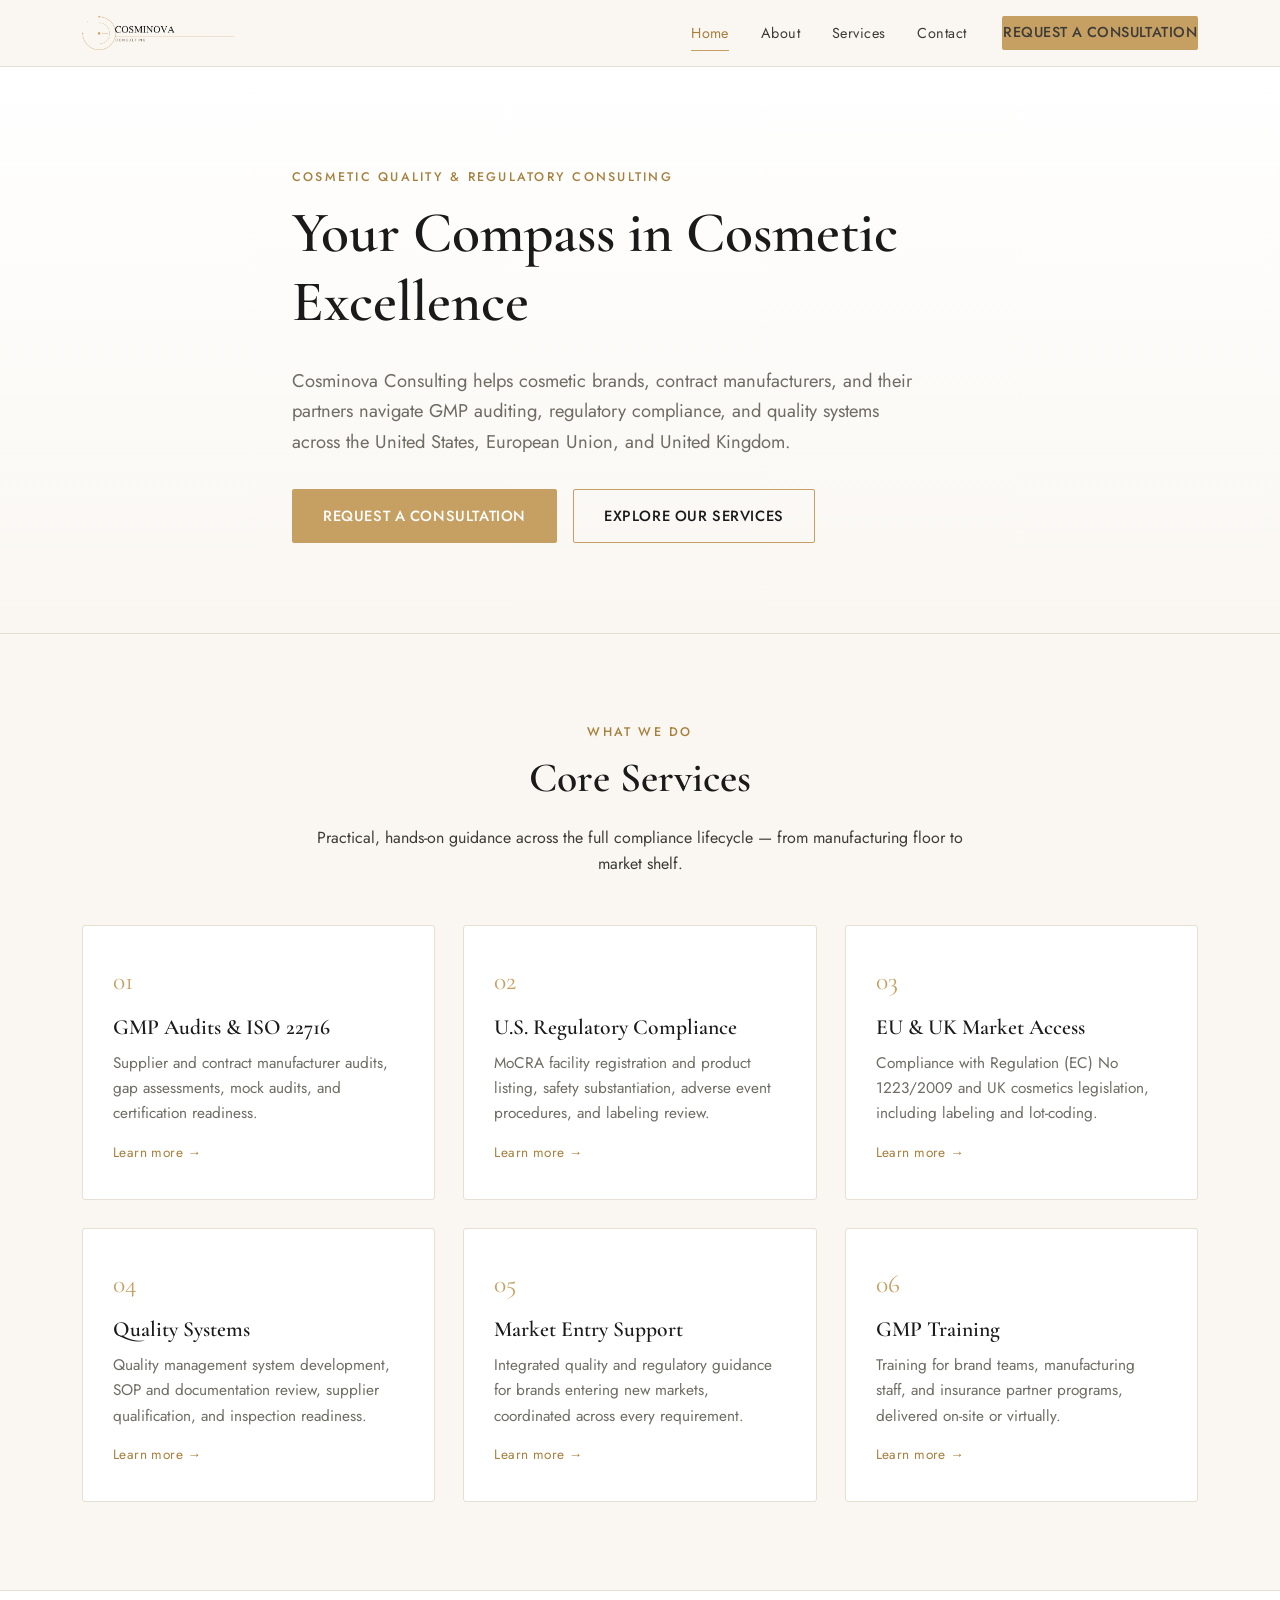
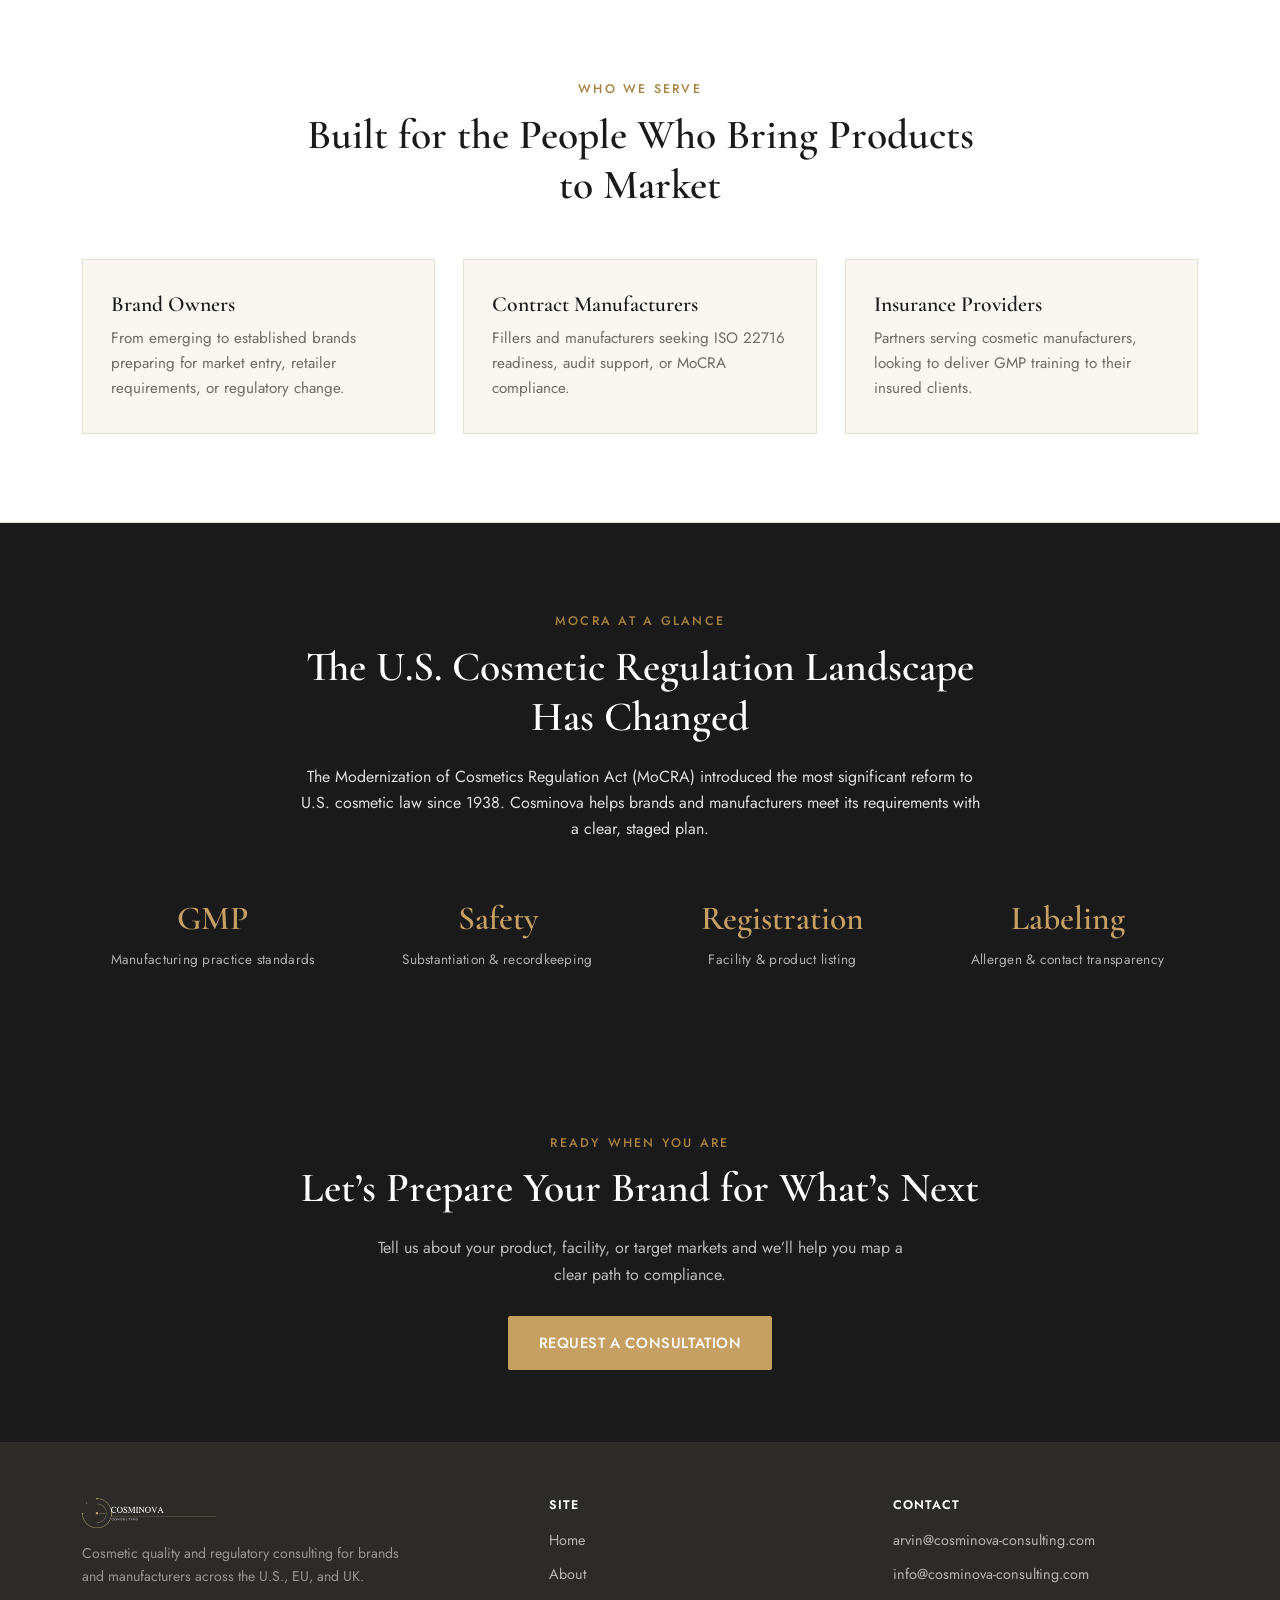
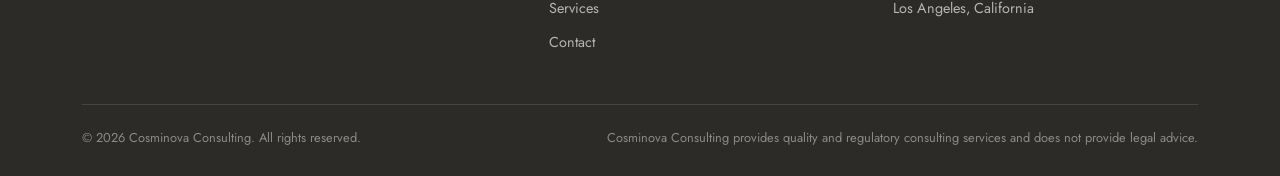
==== index.html @ 14c16ec4 "Initial Cosminova Consulting marketing site Basic four-page static site (Home, About, Services, Cont" ====
<!DOCTYPE html>
<html lang="en">
<head>
<meta charset="UTF-8">
<meta name="viewport" content="width=device-width, initial-scale=1.0">
<title>Cosminova Consulting | Cosmetic Quality &amp; Regulatory Advisors</title>
<meta name="description" content="Cosminova Consulting is a Los Angeles-based cosmetics quality and regulatory consultancy supporting GMP audits, MoCRA compliance, and EU/UK market access.">
<link rel="icon" type="image/png" href="assets/img/favicon-32.png">
<link rel="apple-touch-icon" href="assets/img/favicon-180.png">
<link rel="preconnect" href="https://fonts.googleapis.com">
<link rel="preconnect" href="https://fonts.gstatic.com" crossorigin>
<link href="https://fonts.googleapis.com/css2?family=Cormorant+Garamond:wght@500;600;700&family=Jost:wght@400;500;600&display=swap" rel="stylesheet">
<link rel="stylesheet" href="assets/css/style.css">
</head>
<body>

<header class="site-header">
  <div class="header-inner">
    <a href="index.html" class="brand">
      <img src="assets/img/logo.png" alt="Cosminova Consulting">
    </a>
    <nav class="main-nav">
      <ul>
        <li><a href="index.html">Home</a></li>
        <li><a href="about.html">About</a></li>
        <li><a href="services.html">Services</a></li>
        <li><a href="contact.html">Contact</a></li>
      </ul>
      <a href="contact.html" class="btn btn-gold nav-cta">Request a Consultation</a>
    </nav>
    <button class="menu-toggle" aria-label="Toggle menu">
      <span></span><span></span><span></span>
    </button>
  </div>
</header>

<section class="hero">
  <div class="container hero-inner">
    <span class="eyebrow">Cosmetic Quality &amp; Regulatory Consulting</span>
    <h1>Your Compass in Cosmetic Excellence</h1>
    <p class="lead">Cosminova Consulting helps cosmetic brands, contract manufacturers, and their partners navigate GMP auditing, regulatory compliance, and quality systems across the United States, European Union, and United Kingdom.</p>
    <div class="hero-actions">
      <a href="contact.html" class="btn btn-gold">Request a Consultation</a>
      <a href="services.html" class="btn btn-outline">Explore Our Services</a>
    </div>
  </div>
</section>

<section>
  <div class="container">
    <div class="section-head center">
      <span class="eyebrow">What We Do</span>
      <h2>Core Services</h2>
      <p>Practical, hands-on guidance across the full compliance lifecycle &mdash; from manufacturing floor to market shelf.</p>
    </div>
    <div class="grid grid-3">
      <div class="card">
        <span class="num">01</span>
        <h3>GMP Audits &amp; ISO 22716</h3>
        <p>Supplier and contract manufacturer audits, gap assessments, mock audits, and certification readiness.</p>
        <a href="services.html#gmp-audits" class="more">Learn more &rarr;</a>
      </div>
      <div class="card">
        <span class="num">02</span>
        <h3>U.S. Regulatory Compliance</h3>
        <p>MoCRA facility registration and product listing, safety substantiation, adverse event procedures, and labeling review.</p>
        <a href="services.html#us-compliance" class="more">Learn more &rarr;</a>
      </div>
      <div class="card">
        <span class="num">03</span>
        <h3>EU &amp; UK Market Access</h3>
        <p>Compliance with Regulation (EC) No 1223/2009 and UK cosmetics legislation, including labeling and lot-coding.</p>
        <a href="services.html#eu-uk" class="more">Learn more &rarr;</a>
      </div>
      <div class="card">
        <span class="num">04</span>
        <h3>Quality Systems</h3>
        <p>Quality management system development, SOP and documentation review, supplier qualification, and inspection readiness.</p>
        <a href="services.html#quality-systems" class="more">Learn more &rarr;</a>
      </div>
      <div class="card">
        <span class="num">05</span>
        <h3>Market Entry Support</h3>
        <p>Integrated quality and regulatory guidance for brands entering new markets, coordinated across every requirement.</p>
        <a href="services.html#market-entry" class="more">Learn more &rarr;</a>
      </div>
      <div class="card">
        <span class="num">06</span>
        <h3>GMP Training</h3>
        <p>Training for brand teams, manufacturing staff, and insurance partner programs, delivered on-site or virtually.</p>
        <a href="services.html#training" class="more">Learn more &rarr;</a>
      </div>
    </div>
  </div>
</section>

<section class="section-alt">
  <div class="container">
    <div class="section-head center">
      <span class="eyebrow">Who We Serve</span>
      <h2>Built for the People Who Bring Products to Market</h2>
    </div>
    <div class="grid grid-3">
      <div class="audience-tile">
        <h3>Brand Owners</h3>
        <p>From emerging to established brands preparing for market entry, retailer requirements, or regulatory change.</p>
      </div>
      <div class="audience-tile">
        <h3>Contract Manufacturers</h3>
        <p>Fillers and manufacturers seeking ISO 22716 readiness, audit support, or MoCRA compliance.</p>
      </div>
      <div class="audience-tile">
        <h3>Insurance Providers</h3>
        <p>Partners serving cosmetic manufacturers, looking to deliver GMP training to their insured clients.</p>
      </div>
    </div>
  </div>
</section>

<section class="section-dark">
  <div class="container">
    <div class="section-head center">
      <span class="eyebrow">MoCRA at a Glance</span>
      <h2>The U.S. Cosmetic Regulation Landscape Has Changed</h2>
      <p>The Modernization of Cosmetics Regulation Act (MoCRA) introduced the most significant reform to U.S. cosmetic law since 1938. Cosminova helps brands and manufacturers meet its requirements with a clear, staged plan.</p>
    </div>
    <div class="stats">
      <div class="stat">
        <strong>GMP</strong>
        <span>Manufacturing practice standards</span>
      </div>
      <div class="stat">
        <strong>Safety</strong>
        <span>Substantiation &amp; recordkeeping</span>
      </div>
      <div class="stat">
        <strong>Registration</strong>
        <span>Facility &amp; product listing</span>
      </div>
      <div class="stat">
        <strong>Labeling</strong>
        <span>Allergen &amp; contact transparency</span>
      </div>
    </div>
  </div>
</section>

<section class="cta-band">
  <div class="container">
    <span class="eyebrow">Ready When You Are</span>
    <h2>Let&rsquo;s Prepare Your Brand for What&rsquo;s Next</h2>
    <p>Tell us about your product, facility, or target markets and we&rsquo;ll help you map a clear path to compliance.</p>
    <a href="contact.html" class="btn btn-gold">Request a Consultation</a>
  </div>
</section>

<footer class="site-footer">
  <div class="container">
    <div class="footer-grid">
      <div class="footer-brand">
        <img src="assets/img/logo-light.png" alt="Cosminova Consulting">
        <p>Cosmetic quality and regulatory consulting for brands and manufacturers across the U.S., EU, and UK.</p>
      </div>
      <div>
        <h4>Site</h4>
        <ul>
          <li><a href="index.html">Home</a></li>
          <li><a href="about.html">About</a></li>
          <li><a href="services.html">Services</a></li>
          <li><a href="contact.html">Contact</a></li>
        </ul>
      </div>
      <div>
        <h4>Contact</h4>
        <ul>
          <li><a href="mailto:arvin@cosminova-consulting.com">arvin@cosminova-consulting.com</a></li>
          <li><a href="mailto:info@cosminova-consulting.com">info@cosminova-consulting.com</a></li>
          <li>Los Angeles, California</li>
        </ul>
      </div>
    </div>
    <div class="footer-legal">
      <span>&copy; <span id="year"></span> Cosminova Consulting. All rights reserved.</span>
      <span class="footer-disclaimer">Cosminova Consulting provides quality and regulatory consulting services and does not provide legal advice.</span>
    </div>
  </div>
</footer>

<script>document.getElementById('year').textContent = new Date().getFullYear();</script>
<script src="assets/js/main.js"></script>
</body>
</html>
---- assets/css/style.css ----
/* Cosminova Consulting — base styles */

:root {
  --ink: #1a1a1a;
  --charcoal: #2c2b27;
  --gold: #c6a063;
  --gold-deep: #a6813f;
  --gold-pale: #e8dcc4;
  --cream: #faf7f2;
  --white: #ffffff;
  --text: #3d3b36;
  --text-light: #6f6c64;
  --border: #e6e0d4;
  --max: 1180px;
  --serif: "Cormorant Garamond", Georgia, "Times New Roman", serif;
  --sans: "Jost", "Helvetica Neue", Arial, sans-serif;
}

* { box-sizing: border-box; }

html { scroll-behavior: smooth; }

body {
  margin: 0;
  font-family: var(--sans);
  color: var(--text);
  background: var(--cream);
  line-height: 1.65;
  -webkit-font-smoothing: antialiased;
}

img { max-width: 100%; display: block; }

a { color: inherit; text-decoration: none; }

h1, h2, h3, h4 {
  font-family: var(--serif);
  color: var(--ink);
  font-weight: 600;
  line-height: 1.2;
  margin: 0 0 0.5em;
}

h1 { font-size: clamp(2.4rem, 5vw, 3.6rem); font-weight: 600; }
h2 { font-size: clamp(1.9rem, 3.4vw, 2.6rem); }
h3 { font-size: 1.35rem; }

p { margin: 0 0 1em; }

.container {
  max-width: var(--max);
  margin: 0 auto;
  padding: 0 32px;
}

.eyebrow {
  font-family: var(--sans);
  text-transform: uppercase;
  letter-spacing: 0.18em;
  font-size: 0.78rem;
  color: var(--gold-deep);
  font-weight: 500;
  display: block;
  margin-bottom: 0.9em;
}

/* Buttons */
.btn {
  display: inline-block;
  padding: 14px 30px;
  border-radius: 2px;
  font-family: var(--sans);
  font-size: 0.92rem;
  letter-spacing: 0.04em;
  font-weight: 500;
  text-transform: uppercase;
  transition: all 0.2s ease;
  border: 1px solid transparent;
  cursor: pointer;
}
.btn-gold {
  background: var(--gold);
  color: var(--white);
}
.btn-gold:hover { background: var(--gold-deep); }
.btn-outline {
  border-color: var(--gold);
  color: var(--ink);
  background: transparent;
}
.btn-outline:hover { background: var(--gold); color: var(--white); }
.btn-outline-light {
  border-color: rgba(255,255,255,0.5);
  color: var(--white);
}
.btn-outline-light:hover { background: var(--white); color: var(--ink); }

/* Header */
.site-header {
  position: sticky;
  top: 0;
  z-index: 100;
  background: rgba(250, 247, 242, 0.98);
  border-bottom: 1px solid var(--border);
}
.header-inner {
  display: flex;
  align-items: center;
  justify-content: space-between;
  padding: 16px 32px;
  max-width: var(--max);
  margin: 0 auto;
}
.brand { display: flex; align-items: center; gap: 10px; }
.brand img { height: 34px; width: auto; }
.brand-word { display: none; }

.main-nav { display: flex; align-items: center; gap: 36px; }
.main-nav ul {
  list-style: none;
  display: flex;
  gap: 32px;
  margin: 0;
  padding: 0;
}
.main-nav a {
  font-size: 0.9rem;
  letter-spacing: 0.03em;
  color: var(--text);
  position: relative;
  padding: 4px 0;
}
.main-nav a:hover, .main-nav a.active { color: var(--gold-deep); }
.main-nav a.active::after {
  content: "";
  position: absolute;
  left: 0; right: 0; bottom: -4px;
  height: 1px;
  background: var(--gold);
}
.nav-cta { white-space: nowrap; padding: 11px 22px; font-size: 0.82rem; }

.menu-toggle {
  display: none;
  background: none;
  border: none;
  cursor: pointer;
  padding: 6px;
}
.menu-toggle span {
  display: block;
  width: 24px;
  height: 2px;
  background: var(--ink);
  margin: 5px 0;
  transition: 0.2s;
}

/* Hero */
.hero {
  padding: 100px 0 90px;
  background: linear-gradient(180deg, #fff 0%, var(--cream) 100%);
  border-bottom: 1px solid var(--border);
}
.hero-inner { max-width: 760px; }
.hero p.lead {
  font-size: 1.15rem;
  color: var(--text-light);
  max-width: 620px;
}
.hero-actions { display: flex; gap: 16px; margin-top: 32px; flex-wrap: wrap; }

.page-hero {
  padding: 72px 0 56px;
  background: var(--ink);
  color: var(--white);
  text-align: center;
}
.page-hero h1 { color: var(--white); }
.page-hero p { color: rgba(255,255,255,0.75); max-width: 640px; margin: 0 auto; }
.page-hero .eyebrow { color: var(--gold); }

/* Section spacing */
section { padding: 88px 0; }
.section-tight { padding: 64px 0; }
.section-dark {
  background: var(--ink);
  color: rgba(255,255,255,0.85);
}
.section-dark h2, .section-dark h3 { color: var(--white); }
.section-alt { background: var(--white); border-top: 1px solid var(--border); border-bottom: 1px solid var(--border); }

.section-head { max-width: 680px; margin: 0 0 48px; }
.section-head.center { margin-left: auto; margin-right: auto; text-align: center; }

/* Grids */
.grid {
  display: grid;
  gap: 28px;
}
.grid-3 { grid-template-columns: repeat(3, 1fr); }
.grid-2 { grid-template-columns: repeat(2, 1fr); }

.card {
  background: var(--white);
  border: 1px solid var(--border);
  padding: 34px 30px;
  border-radius: 3px;
  transition: box-shadow 0.2s ease, transform 0.2s ease;
}
.card:hover { box-shadow: 0 14px 34px rgba(28,27,24,0.08); transform: translateY(-2px); }
.card .num {
  font-family: var(--serif);
  color: var(--gold);
  font-size: 1.6rem;
  display: block;
  margin-bottom: 12px;
}
.card h3 { margin-bottom: 10px; }
.card p { color: var(--text-light); margin-bottom: 0; font-size: 0.96rem; }
.card a.more { display: inline-block; margin-top: 14px; font-size: 0.85rem; color: var(--gold-deep); letter-spacing: 0.03em; }
.card a.more:hover { color: var(--ink); }

/* Audience tiles */
.audience-tile {
  padding: 32px 28px;
  border: 1px solid var(--border);
  background: var(--cream);
}
.audience-tile h3 { margin-bottom: 8px; }
.audience-tile p { color: var(--text-light); font-size: 0.95rem; margin-bottom: 0; }

/* Stats band */
.stats {
  display: grid;
  grid-template-columns: repeat(4, 1fr);
  gap: 24px;
  text-align: center;
}
.stats .stat strong {
  display: block;
  font-family: var(--serif);
  font-size: 2.1rem;
  color: var(--gold);
  font-weight: 600;
}
.stats .stat span {
  font-size: 0.85rem;
  color: rgba(255,255,255,0.65);
  letter-spacing: 0.02em;
}

/* Service detail blocks */
.service-block {
  padding: 56px 0;
  border-bottom: 1px solid var(--border);
  display: grid;
  grid-template-columns: 0.9fr 1.6fr;
  gap: 48px;
}
.service-block:last-child { border-bottom: none; }
.service-block .service-label .eyebrow { margin-bottom: 6px; }
.service-block ul { margin: 0; padding-left: 18px; }
.service-block li { margin-bottom: 10px; color: var(--text); }
.service-block .who {
  margin-top: 18px;
  padding-top: 18px;
  border-top: 1px dashed var(--border);
  font-size: 0.92rem;
  color: var(--text-light);
}

/* MoCRA timeline */
.timeline { display: grid; gap: 20px; }
.timeline-item {
  display: grid;
  grid-template-columns: 160px 1fr;
  gap: 24px;
  padding: 22px 0;
  border-bottom: 1px solid var(--border);
}
.timeline-item:last-child { border-bottom: none; }
.timeline-date {
  font-family: var(--serif);
  color: var(--gold-deep);
  font-weight: 600;
  font-size: 1.05rem;
}
.timeline-item h4 { margin-bottom: 6px; font-family: var(--sans); font-weight: 600; font-size: 1rem; text-transform: uppercase; letter-spacing: 0.02em; }
.timeline-item p { margin-bottom: 0; color: var(--text-light); font-size: 0.95rem; }

/* CTA band */
.cta-band {
  background: var(--ink);
  color: var(--white);
  text-align: center;
  padding: 72px 0;
}
.cta-band h2 { color: var(--white); }
.cta-band p { color: rgba(255,255,255,0.7); max-width: 560px; margin: 0 auto 28px; }

/* Contact */
.contact-grid {
  display: grid;
  grid-template-columns: 1fr 1fr;
  gap: 48px;
}
.contact-card {
  background: var(--white);
  border: 1px solid var(--border);
  padding: 32px;
}
.contact-card h3 { margin-bottom: 6px; }
.contact-card a.email {
  display: inline-block;
  margin-top: 8px;
  font-size: 1.05rem;
  color: var(--gold-deep);
  border-bottom: 1px solid var(--gold-pale);
}
.contact-card a.email:hover { color: var(--ink); border-color: var(--ink); }
.contact-list { list-style: none; padding: 0; margin: 0; }
.contact-list li { padding: 14px 0; border-bottom: 1px solid var(--border); }
.contact-list li:last-child { border-bottom: none; }
.contact-list .label { display: block; font-size: 0.78rem; text-transform: uppercase; letter-spacing: 0.08em; color: var(--text-light); margin-bottom: 4px; }

.notice {
  background: var(--gold-pale);
  border: 1px solid var(--gold);
  padding: 16px 20px;
  font-size: 0.9rem;
  color: var(--charcoal);
  margin-top: 24px;
}

/* Footer */
.site-footer {
  background: var(--charcoal);
  color: rgba(255,255,255,0.65);
  padding: 56px 0 28px;
  font-size: 0.9rem;
}
.footer-grid {
  display: grid;
  grid-template-columns: 1.4fr 1fr 1fr;
  gap: 40px;
  margin-bottom: 40px;
}
.footer-brand img { height: 30px; margin-bottom: 14px; }
.footer-brand p { color: rgba(255,255,255,0.5); max-width: 320px; font-size: 0.88rem; }
.site-footer h4 {
  color: var(--white);
  font-family: var(--sans);
  text-transform: uppercase;
  letter-spacing: 0.08em;
  font-size: 0.78rem;
  margin-bottom: 16px;
}
.site-footer ul { list-style: none; padding: 0; margin: 0; }
.site-footer li { margin-bottom: 10px; }
.site-footer a:hover { color: var(--gold); }
.footer-legal {
  border-top: 1px solid rgba(255,255,255,0.12);
  padding-top: 22px;
  display: flex;
  justify-content: space-between;
  flex-wrap: wrap;
  gap: 12px;
  font-size: 0.8rem;
  color: rgba(255,255,255,0.45);
}
.footer-disclaimer { max-width: 620px; }

/* Responsive */
@media (max-width: 880px) {
  .main-nav ul { display: none; }
  .menu-toggle { display: block; }
  .nav-cta { display: none; }
  .header-inner.open .main-nav {
    position: fixed;
    top: 68px;
    right: 0;
    bottom: 0;
    left: 0;
    z-index: 200;
    background: var(--cream);
    padding: 32px;
    display: flex;
    flex-direction: column;
    align-items: flex-start;
    gap: 28px;
  }
  .header-inner.open .main-nav ul {
    display: flex;
    flex-direction: column;
    gap: 22px;
  }
  .header-inner.open .nav-cta { display: inline-block; }
  .header-inner.open .main-nav a { font-size: 1.1rem; }

  .grid-3 { grid-template-columns: 1fr; }
  .grid-2 { grid-template-columns: 1fr; }
  .stats { grid-template-columns: repeat(2, 1fr); }
  .service-block { grid-template-columns: 1fr; gap: 18px; }
  .contact-grid { grid-template-columns: 1fr; }
  .footer-grid { grid-template-columns: 1fr 1fr; }
  .timeline-item { grid-template-columns: 1fr; gap: 6px; }
}

@media (max-width: 560px) {
  .hero { padding: 64px 0 56px; }
  section { padding: 64px 0; }
  .footer-grid { grid-template-columns: 1fr; }
  .container { padding: 0 22px; }
}
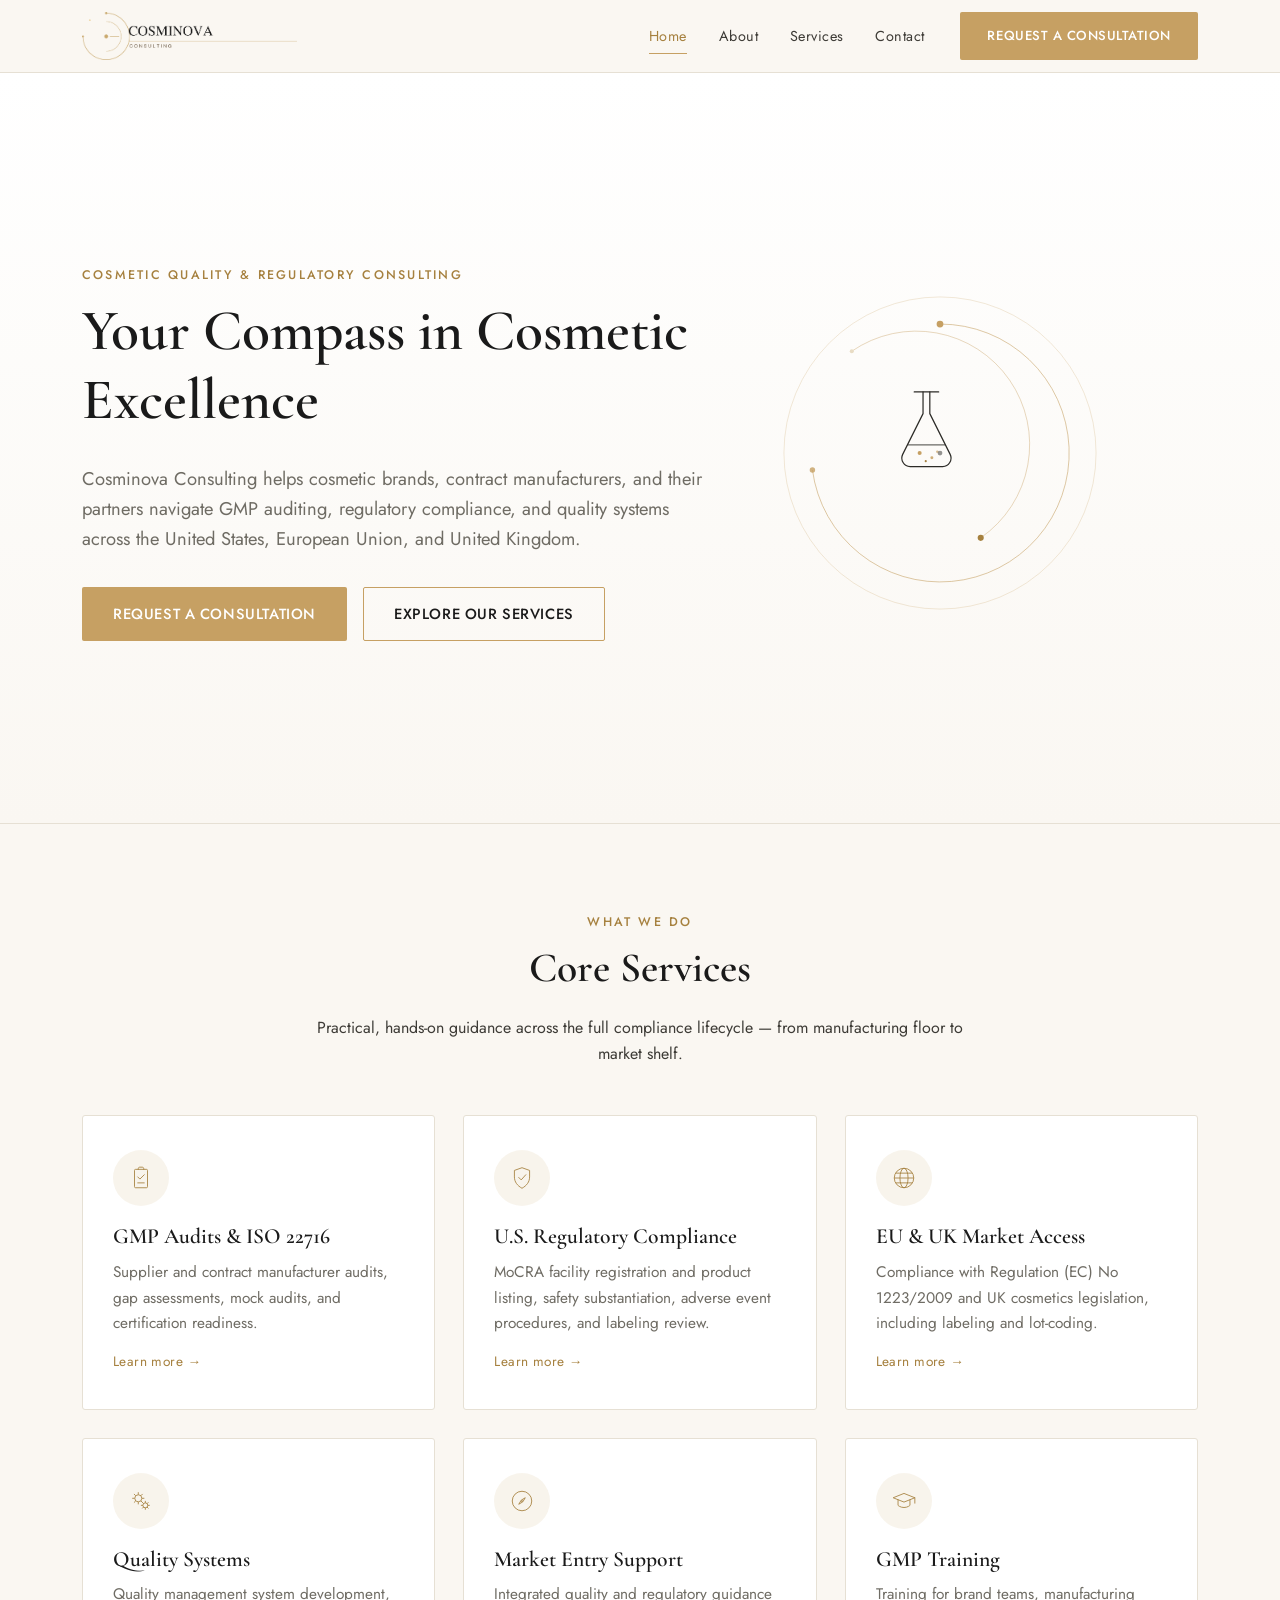
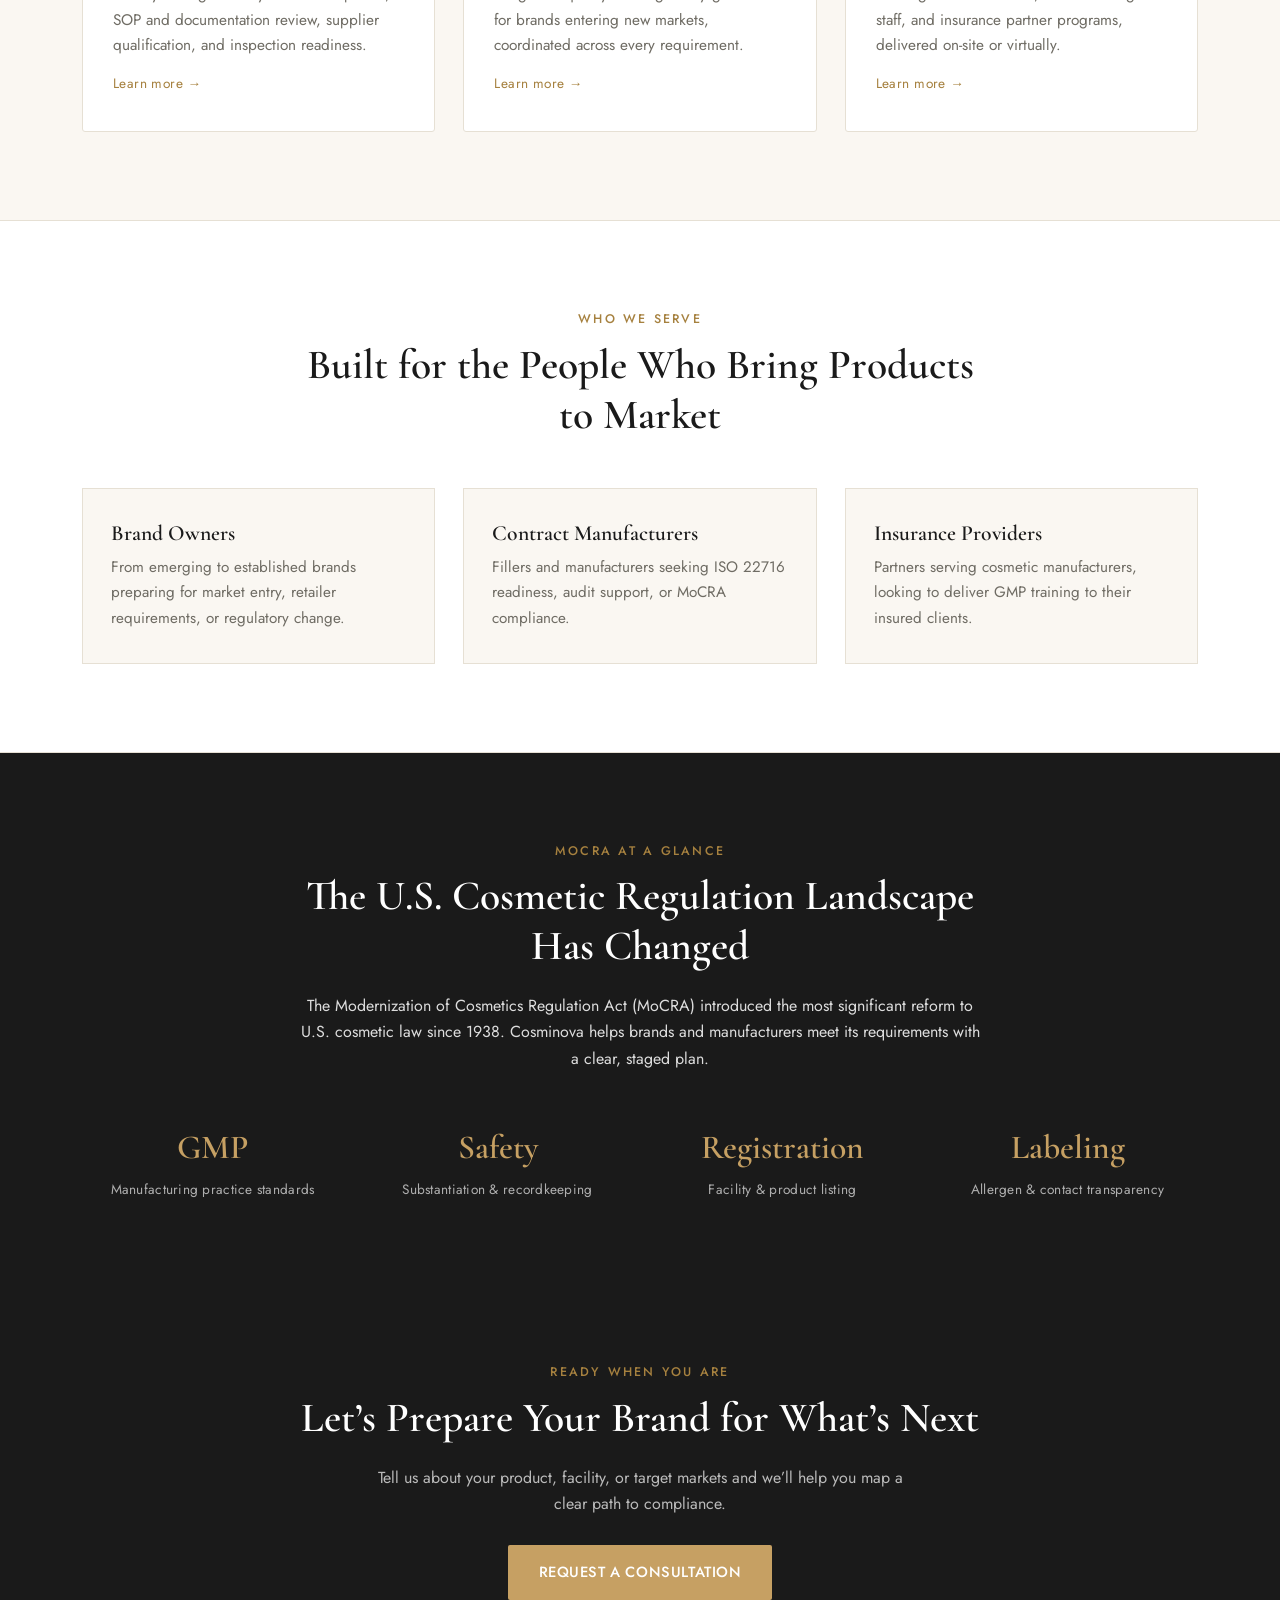
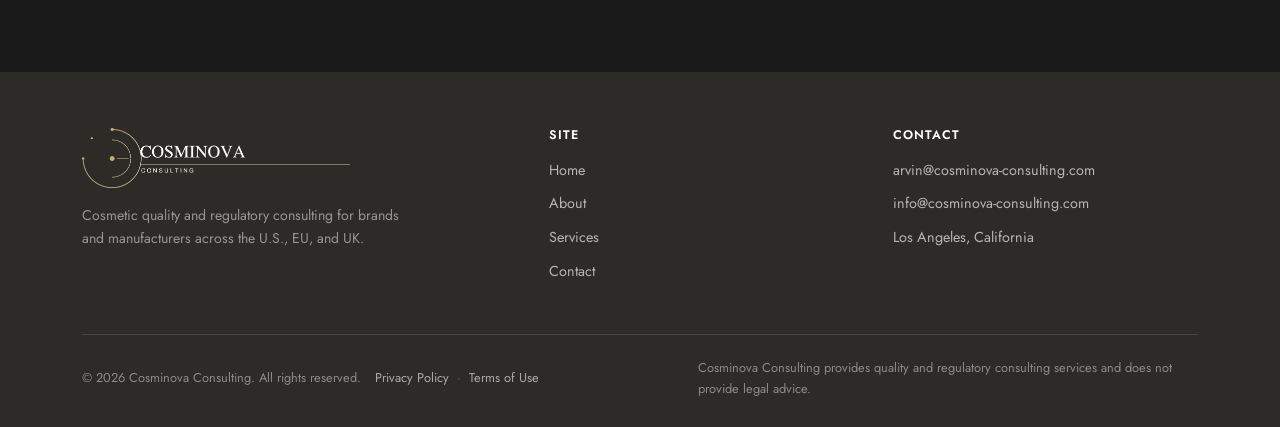
==== commit 494cf1e4: "Add imagery, legal pages, and fix header/footer bugs - Fix CSS specificity bug where .main-nav a was" ====
--- a/index.html
+++ b/index.html
@@ -35,13 +35,18 @@
 </header>
 
 <section class="hero">
-  <div class="container hero-inner">
-    <span class="eyebrow">Cosmetic Quality &amp; Regulatory Consulting</span>
-    <h1>Your Compass in Cosmetic Excellence</h1>
-    <p class="lead">Cosminova Consulting helps cosmetic brands, contract manufacturers, and their partners navigate GMP auditing, regulatory compliance, and quality systems across the United States, European Union, and United Kingdom.</p>
-    <div class="hero-actions">
-      <a href="contact.html" class="btn btn-gold">Request a Consultation</a>
-      <a href="services.html" class="btn btn-outline">Explore Our Services</a>
+  <div class="container hero-grid">
+    <div class="hero-inner">
+      <span class="eyebrow">Cosmetic Quality &amp; Regulatory Consulting</span>
+      <h1>Your Compass in Cosmetic Excellence</h1>
+      <p class="lead">Cosminova Consulting helps cosmetic brands, contract manufacturers, and their partners navigate GMP auditing, regulatory compliance, and quality systems across the United States, European Union, and United Kingdom.</p>
+      <div class="hero-actions">
+        <a href="contact.html" class="btn btn-gold">Request a Consultation</a>
+        <a href="services.html" class="btn btn-outline">Explore Our Services</a>
+      </div>
+    </div>
+    <div class="hero-visual">
+      <img src="assets/img/hero-orbit.svg" alt="" width="560" height="560">
     </div>
   </div>
 </section>
@@ -55,37 +60,37 @@
     </div>
     <div class="grid grid-3">
       <div class="card">
-        <span class="num">01</span>
+        <div class="icon-badge"><img src="assets/img/icons/audit.svg" alt="" width="26" height="26"></div>
         <h3>GMP Audits &amp; ISO 22716</h3>
         <p>Supplier and contract manufacturer audits, gap assessments, mock audits, and certification readiness.</p>
         <a href="services.html#gmp-audits" class="more">Learn more &rarr;</a>
       </div>
       <div class="card">
-        <span class="num">02</span>
+        <div class="icon-badge"><img src="assets/img/icons/shield.svg" alt="" width="26" height="26"></div>
         <h3>U.S. Regulatory Compliance</h3>
         <p>MoCRA facility registration and product listing, safety substantiation, adverse event procedures, and labeling review.</p>
         <a href="services.html#us-compliance" class="more">Learn more &rarr;</a>
       </div>
       <div class="card">
-        <span class="num">03</span>
+        <div class="icon-badge"><img src="assets/img/icons/globe.svg" alt="" width="26" height="26"></div>
         <h3>EU &amp; UK Market Access</h3>
         <p>Compliance with Regulation (EC) No 1223/2009 and UK cosmetics legislation, including labeling and lot-coding.</p>
         <a href="services.html#eu-uk" class="more">Learn more &rarr;</a>
       </div>
       <div class="card">
-        <span class="num">04</span>
+        <div class="icon-badge"><img src="assets/img/icons/gears.svg" alt="" width="26" height="26"></div>
         <h3>Quality Systems</h3>
         <p>Quality management system development, SOP and documentation review, supplier qualification, and inspection readiness.</p>
         <a href="services.html#quality-systems" class="more">Learn more &rarr;</a>
       </div>
       <div class="card">
-        <span class="num">05</span>
+        <div class="icon-badge"><img src="assets/img/icons/compass.svg" alt="" width="26" height="26"></div>
         <h3>Market Entry Support</h3>
         <p>Integrated quality and regulatory guidance for brands entering new markets, coordinated across every requirement.</p>
         <a href="services.html#market-entry" class="more">Learn more &rarr;</a>
       </div>
       <div class="card">
-        <span class="num">06</span>
+        <div class="icon-badge"><img src="assets/img/icons/training.svg" alt="" width="26" height="26"></div>
         <h3>GMP Training</h3>
         <p>Training for brand teams, manufacturing staff, and insurance partner programs, delivered on-site or virtually.</p>
         <a href="services.html#training" class="more">Learn more &rarr;</a>
@@ -180,7 +185,10 @@
       </div>
     </div>
     <div class="footer-legal">
-      <span>&copy; <span id="year"></span> Cosminova Consulting. All rights reserved.</span>
+      <div class="footer-legal-left">
+        <span>&copy; <span id="year"></span> Cosminova Consulting. All rights reserved.</span>
+        <span class="footer-legal-links"><a href="privacy.html">Privacy Policy</a><span class="dot">&middot;</span><a href="terms.html">Terms of Use</a></span>
+      </div>
       <span class="footer-disclaimer">Cosminova Consulting provides quality and regulatory consulting services and does not provide legal advice.</span>
     </div>
   </div>
--- a/assets/css/style.css
+++ b/assets/css/style.css
@@ -107,12 +107,12 @@
   display: flex;
   align-items: center;
   justify-content: space-between;
-  padding: 16px 32px;
+  padding: 12px 32px;
   max-width: var(--max);
   margin: 0 auto;
 }
 .brand { display: flex; align-items: center; gap: 10px; }
-.brand img { height: 34px; width: auto; }
+.brand img { height: 48px; width: auto; }
 .brand-word { display: none; }
 
 .main-nav { display: flex; align-items: center; gap: 36px; }
@@ -123,22 +123,22 @@
   margin: 0;
   padding: 0;
 }
-.main-nav a {
+.main-nav ul a {
   font-size: 0.9rem;
   letter-spacing: 0.03em;
   color: var(--text);
   position: relative;
   padding: 4px 0;
 }
-.main-nav a:hover, .main-nav a.active { color: var(--gold-deep); }
-.main-nav a.active::after {
+.main-nav ul a:hover, .main-nav ul a.active { color: var(--gold-deep); }
+.main-nav ul a.active::after {
   content: "";
   position: absolute;
   left: 0; right: 0; bottom: -4px;
   height: 1px;
   background: var(--gold);
 }
-.nav-cta { white-space: nowrap; padding: 11px 22px; font-size: 0.82rem; }
+.nav-cta { white-space: nowrap; padding: 12px 26px; font-size: 0.82rem; display: inline-block; }
 
 .menu-toggle {
   display: none;
@@ -162,23 +162,48 @@
   background: linear-gradient(180deg, #fff 0%, var(--cream) 100%);
   border-bottom: 1px solid var(--border);
 }
-.hero-inner { max-width: 760px; }
+.hero-grid { display: flex; align-items: center; gap: 48px; }
+.hero-inner { max-width: 620px; flex: 1 1 520px; }
 .hero p.lead {
   font-size: 1.15rem;
   color: var(--text-light);
   max-width: 620px;
 }
 .hero-actions { display: flex; gap: 16px; margin-top: 32px; flex-wrap: wrap; }
+.hero-visual { flex: 0 0 380px; display: none; justify-content: center; }
+.hero-visual img { width: 100%; max-width: 380px; }
+@media (min-width: 981px) { .hero-visual { display: flex; } }
 
 .page-hero {
   padding: 72px 0 56px;
   background: var(--ink);
   color: var(--white);
   text-align: center;
-}
+  position: relative;
+  overflow: hidden;
+  background-image: url("assets/img/pattern-orbit-dark.svg");
+  background-repeat: no-repeat;
+  background-position: center;
+  background-size: cover;
+}
+.page-hero .container { position: relative; z-index: 1; }
 .page-hero h1 { color: var(--white); }
 .page-hero p { color: rgba(255,255,255,0.75); max-width: 640px; margin: 0 auto; }
 .page-hero .eyebrow { color: var(--gold); }
+
+/* Icon badges */
+.icon-badge {
+  width: 56px;
+  height: 56px;
+  border-radius: 50%;
+  background: rgba(198, 160, 99, 0.12);
+  display: flex;
+  align-items: center;
+  justify-content: center;
+  margin-bottom: 18px;
+}
+.icon-badge img { width: 26px; height: 26px; }
+.service-label .icon-badge { margin-bottom: 22px; }
 
 /* Section spacing */
 section { padding: 88px 0; }
@@ -200,6 +225,7 @@
 }
 .grid-3 { grid-template-columns: repeat(3, 1fr); }
 .grid-2 { grid-template-columns: repeat(2, 1fr); }
+.grid > * { min-width: 0; }
 
 .card {
   background: var(--white);
@@ -221,6 +247,17 @@
 .card a.more { display: inline-block; margin-top: 14px; font-size: 0.85rem; color: var(--gold-deep); letter-spacing: 0.03em; }
 .card a.more:hover { color: var(--ink); }
 
+.leadership-card {
+  padding: 40px 36px;
+  display: flex;
+  align-items: center;
+  gap: 26px;
+}
+.founder-emblem { flex: 0 0 88px; width: 88px; height: 88px; }
+@media (max-width: 480px) {
+  .leadership-card { flex-direction: column; text-align: center; gap: 16px; }
+}
+
 /* Audience tiles */
 .audience-tile {
   padding: 32px 28px;
@@ -237,6 +274,7 @@
   gap: 24px;
   text-align: center;
 }
+.stats .stat { min-width: 0; }
 .stats .stat strong {
   display: block;
   font-family: var(--serif);
@@ -299,6 +337,15 @@
 .cta-band h2 { color: var(--white); }
 .cta-band p { color: rgba(255,255,255,0.7); max-width: 560px; margin: 0 auto 28px; }
 
+/* Legal pages */
+.legal-content { max-width: 760px; margin: 0 auto; }
+.legal-content h2 { font-size: 1.5rem; margin-top: 2.2em; }
+.legal-content h2:first-child { margin-top: 0; }
+.legal-content p, .legal-content li { color: var(--text); }
+.legal-content ul { padding-left: 20px; }
+.legal-content li { margin-bottom: 8px; }
+.legal-content .updated { color: var(--text-light); font-size: 0.9rem; margin-bottom: 2.5em; }
+
 /* Contact */
 .contact-grid {
   display: grid;
@@ -346,7 +393,7 @@
   gap: 40px;
   margin-bottom: 40px;
 }
-.footer-brand img { height: 30px; margin-bottom: 14px; }
+.footer-brand img { height: 60px; margin-bottom: 16px; }
 .footer-brand p { color: rgba(255,255,255,0.5); max-width: 320px; font-size: 0.88rem; }
 .site-footer h4 {
   color: var(--white);
@@ -369,7 +416,11 @@
   font-size: 0.8rem;
   color: rgba(255,255,255,0.45);
 }
-.footer-disclaimer { max-width: 620px; }
+.footer-disclaimer { max-width: 500px; }
+.footer-legal-left { display: flex; align-items: center; gap: 14px; flex-wrap: wrap; }
+.footer-legal-links a { color: rgba(255,255,255,0.6); }
+.footer-legal-links a:hover { color: var(--gold); }
+.footer-legal-links .dot { color: rgba(255,255,255,0.3); margin: 0 8px; }
 
 /* Responsive */
 @media (max-width: 880px) {
@@ -378,7 +429,7 @@
   .nav-cta { display: none; }
   .header-inner.open .main-nav {
     position: fixed;
-    top: 68px;
+    top: var(--header-h, 74px);
     right: 0;
     bottom: 0;
     left: 0;
@@ -396,14 +447,14 @@
     gap: 22px;
   }
   .header-inner.open .nav-cta { display: inline-block; }
-  .header-inner.open .main-nav a { font-size: 1.1rem; }
-
-  .grid-3 { grid-template-columns: 1fr; }
+  .header-inner.open .main-nav ul a { font-size: 1.1rem; }
+
+  .grid-3 { grid-template-columns: repeat(2, 1fr); }
   .grid-2 { grid-template-columns: 1fr; }
   .stats { grid-template-columns: repeat(2, 1fr); }
   .service-block { grid-template-columns: 1fr; gap: 18px; }
   .contact-grid { grid-template-columns: 1fr; }
-  .footer-grid { grid-template-columns: 1fr 1fr; }
+  .footer-grid { grid-template-columns: 1fr; gap: 32px; }
   .timeline-item { grid-template-columns: 1fr; gap: 6px; }
 }
 
@@ -412,4 +463,11 @@
   section { padding: 64px 0; }
   .footer-grid { grid-template-columns: 1fr; }
   .container { padding: 0 22px; }
-}
+  .grid-3 { grid-template-columns: 1fr; }
+  .stats { grid-template-columns: repeat(2, 1fr); }
+}
+
+@media (max-width: 420px) {
+  .stats { grid-template-columns: 1fr; gap: 32px; }
+  .stats .stat strong { font-size: 1.8rem; }
+}
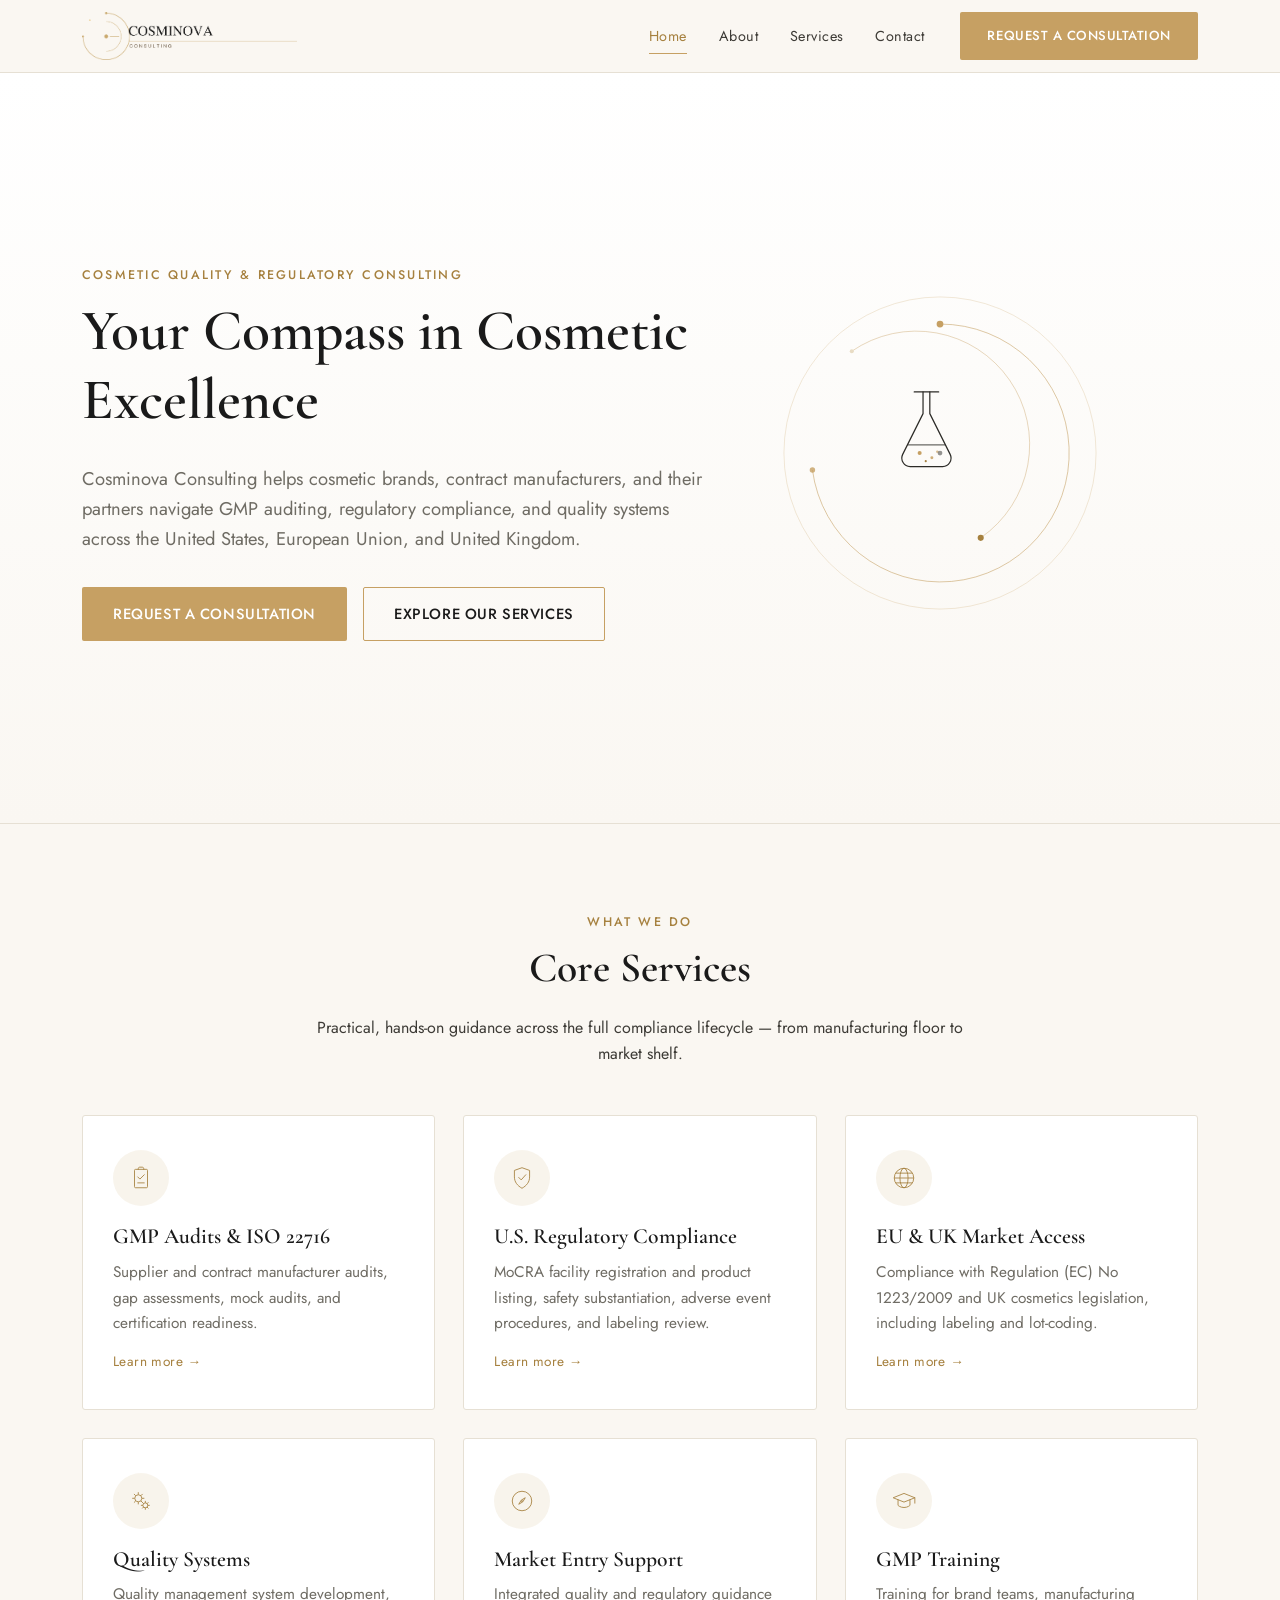
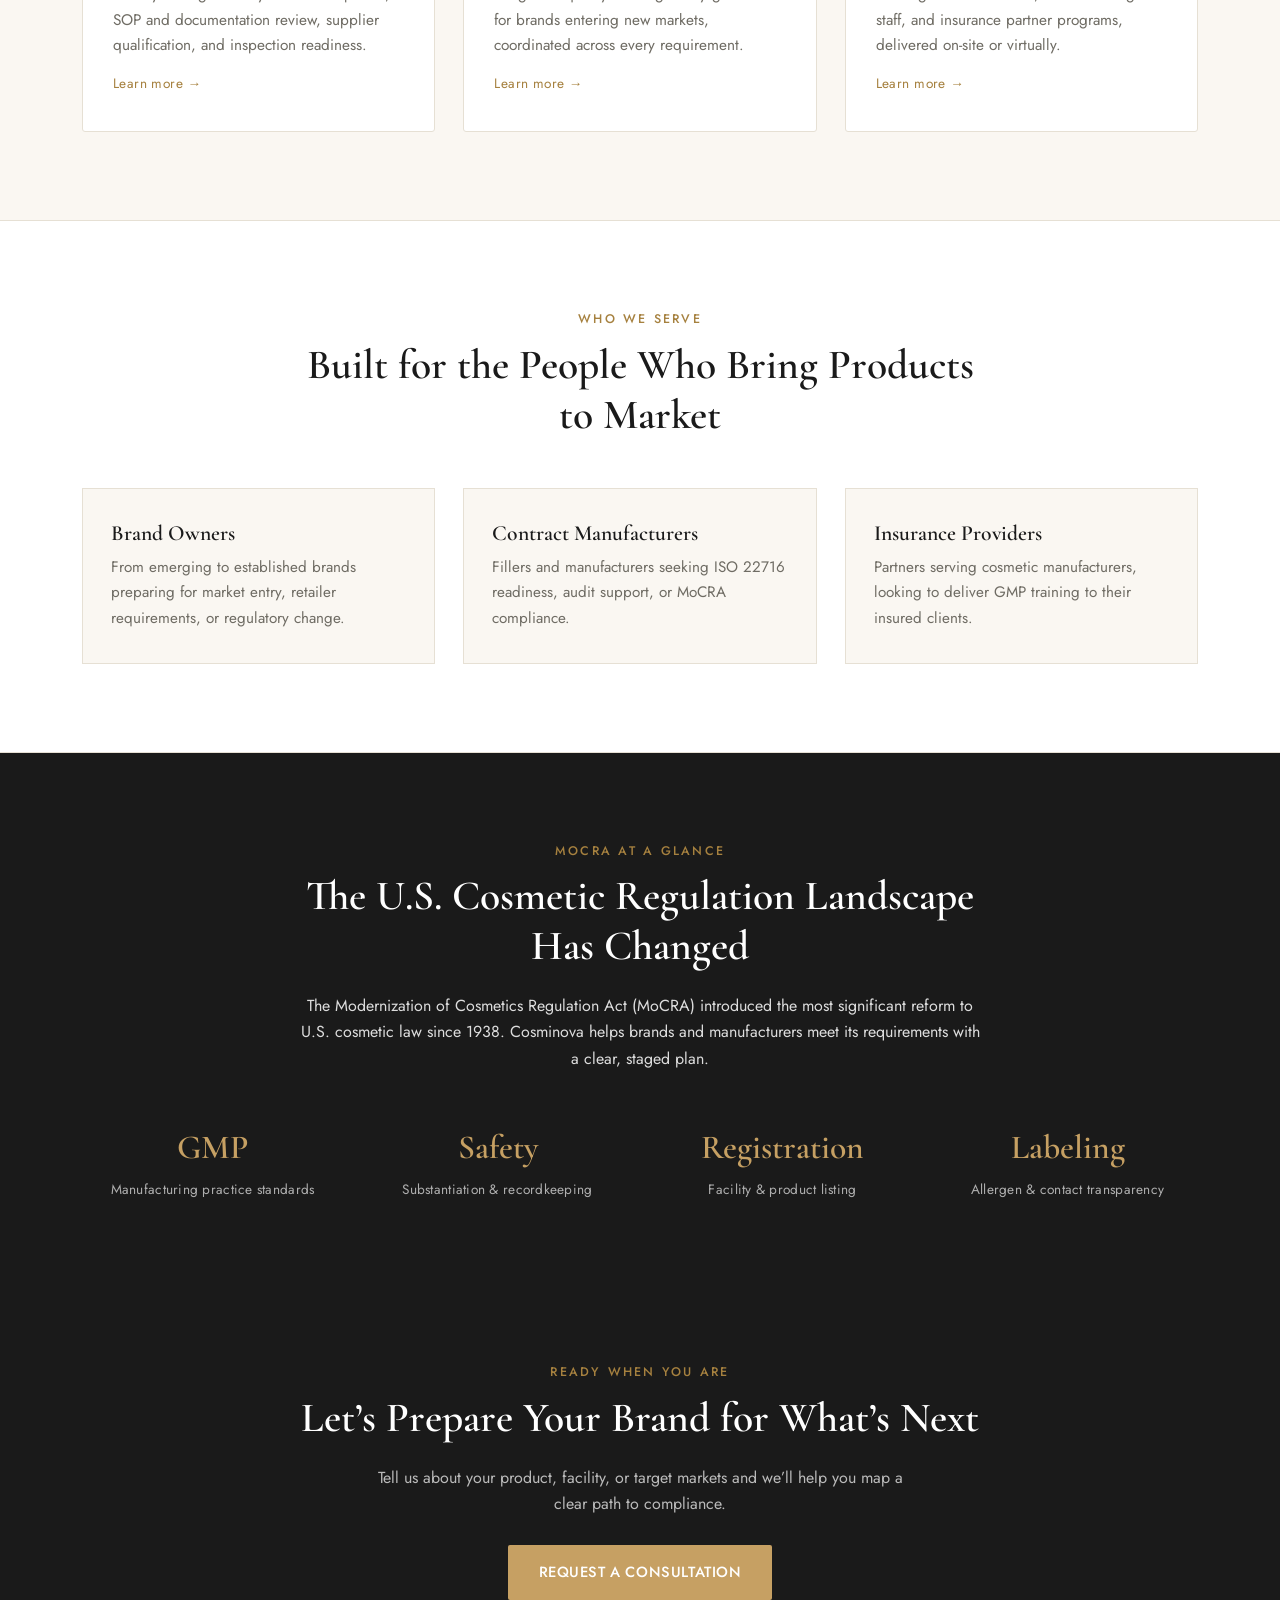
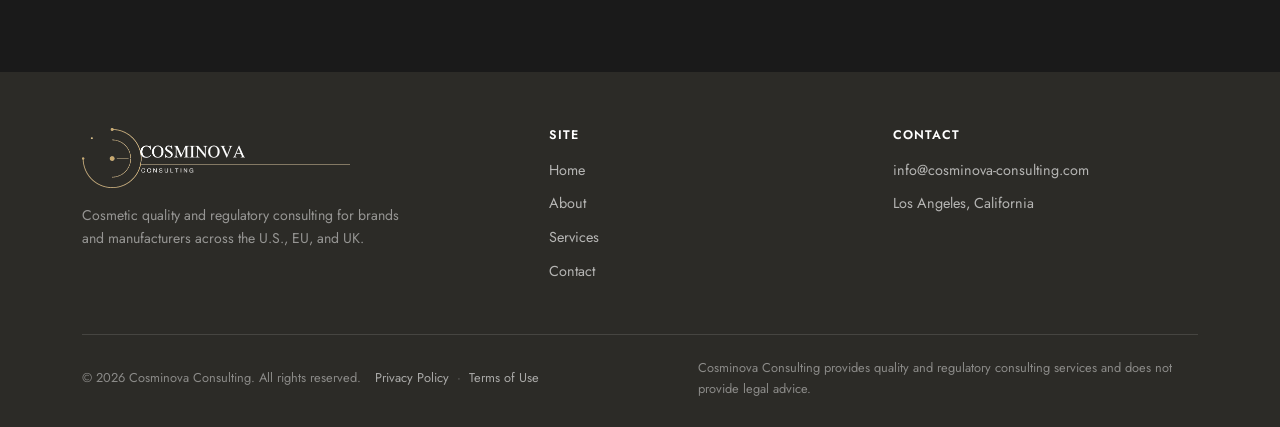
==== commit e1798e26: "Remove arvin@ email, keep info@ as sole contact address Consolidates the Contact page's two-card lay" ====
--- a/index.html
+++ b/index.html
@@ -178,7 +178,6 @@
       <div>
         <h4>Contact</h4>
         <ul>
-          <li><a href="mailto:arvin@cosminova-consulting.com">arvin@cosminova-consulting.com</a></li>
           <li><a href="mailto:info@cosminova-consulting.com">info@cosminova-consulting.com</a></li>
           <li>Los Angeles, California</li>
         </ul>
